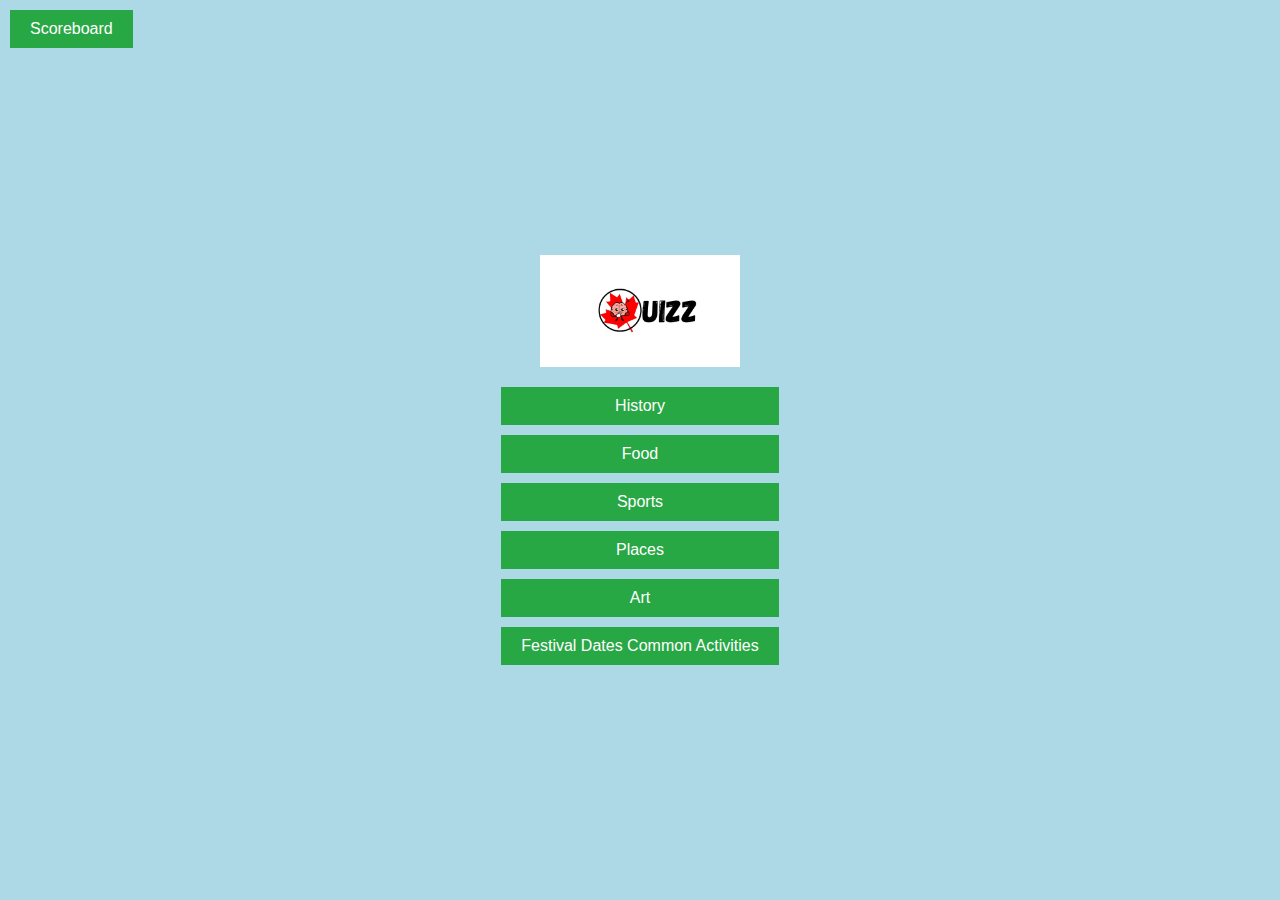
==== index.html @ 51939dbf "Changing better names for the classes inside the basic css" ====
<!DOCTYPE html>
<html lang="en">
<head>
    <meta charset="UTF-8">
    <meta name="viewport" content="width=device-width, initial-scale=1.0">
    <title>Canadian Genius</title>
    <link rel="icon" type="image/x-icon" href="/media/favicon.ico">
    <style>
        body {
            display: flex;
            flex-direction: column;
            background-color: lightblue;
            align-items: center;
            justify-content: center;
            height: 100vh;
            margin: 0;
            font-family: Arial, sans-serif;
            text-align: center;
        }
        .scoreboard-button {
            position: absolute;
            top: 10px;
            left: 10px;
            padding: 10px 20px;
            background-color: #28a745;
            color: white;
            border: none;
            cursor: pointer;
            font-size: 16px;
        }
        .logo {
            max-width: 200px;
            margin: 20px 0;
        }
        .buttons-category {
            display: flex;
            flex-direction: column;
            gap: 10px;
        }
        .buttons-category button {
            padding: 10px 20px;
            background-color: #28a745;
            color: white;
            border: none;
            cursor: pointer;
            font-size: 16px;
        }
    </style>
</head>
<body>
    <button class="scoreboard-button">Scoreboard</button>
    <img src="/media/logo.jpeg" alt="Logo" class="logo">
    <div class="buttons-category">
        <button>History</button>
        <button>Food</button>
        <button>Sports</button>
        <button>Places</button>
        <button>Art</button>
        <button>Festival Dates Common Activities</button>
    </div>
</body>
</html>
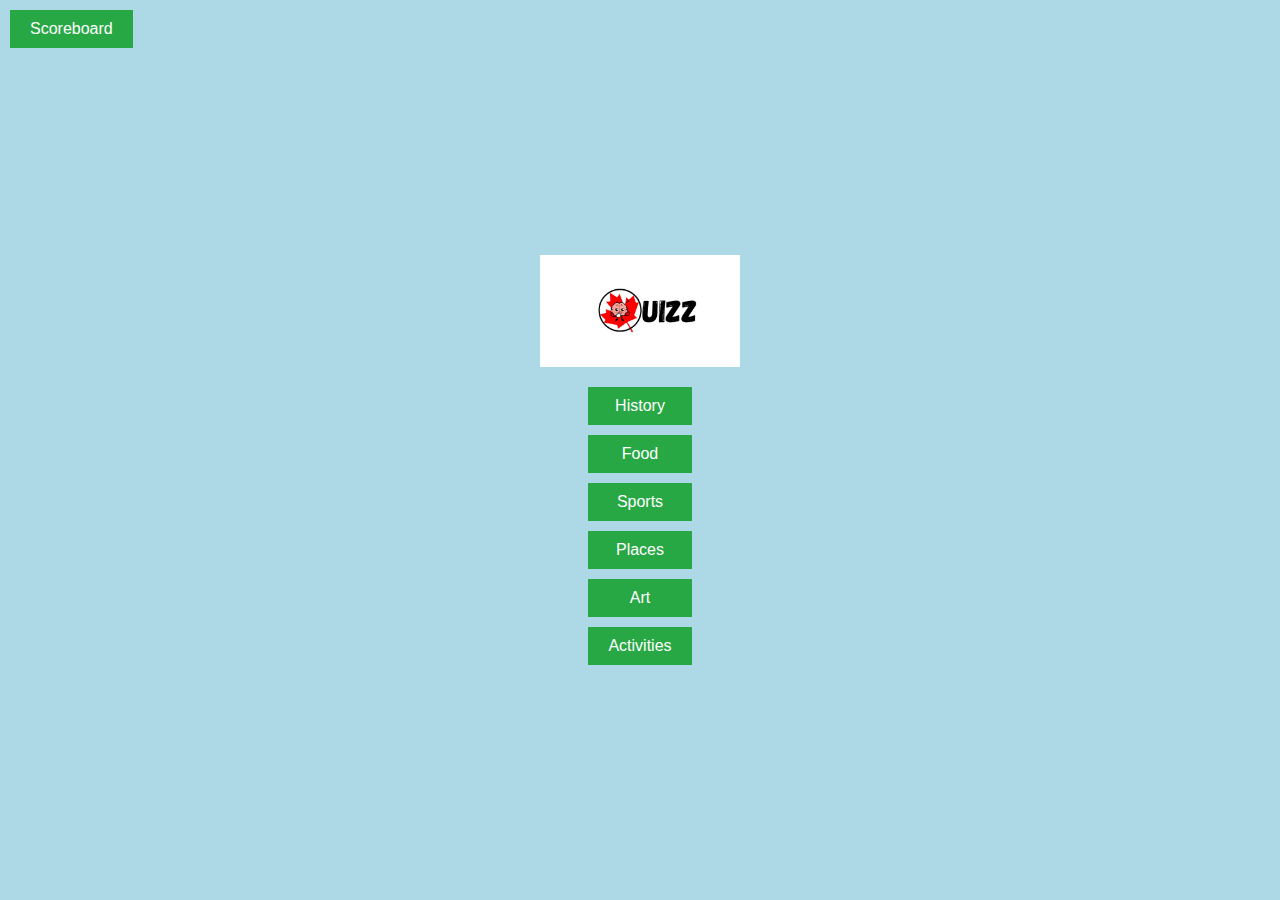
==== commit 11857e59: "change script and html" ====
--- a/index.html
+++ b/index.html
@@ -5,58 +5,19 @@
     <meta name="viewport" content="width=device-width, initial-scale=1.0">
     <title>Canadian Genius</title>
     <link rel="icon" type="image/x-icon" href="/media/favicon.ico">
-    <style>
-        body {
-            display: flex;
-            flex-direction: column;
-            background-color: lightblue;
-            align-items: center;
-            justify-content: center;
-            height: 100vh;
-            margin: 0;
-            font-family: Arial, sans-serif;
-            text-align: center;
-        }
-        .scoreboard-button {
-            position: absolute;
-            top: 10px;
-            left: 10px;
-            padding: 10px 20px;
-            background-color: #28a745;
-            color: white;
-            border: none;
-            cursor: pointer;
-            font-size: 16px;
-        }
-        .logo {
-            max-width: 200px;
-            margin: 20px 0;
-        }
-        .buttons-category {
-            display: flex;
-            flex-direction: column;
-            gap: 10px;
-        }
-        .buttons-category button {
-            padding: 10px 20px;
-            background-color: #28a745;
-            color: white;
-            border: none;
-            cursor: pointer;
-            font-size: 16px;
-        }
-    </style>
+    <link rel="stylesheet" href="styles/styleHomePage.css">
 </head>
 <body>
     <button class="scoreboard-button">Scoreboard</button>
     <img src="/media/logo.jpeg" alt="Logo" class="logo">
     <div class="buttons-category">
-        <button>History</button>
-        <button>Food</button>
-        <button>Sports</button>
-        <button>Places</button>
-        <button>Art</button>
-        <button>Festival Dates Common Activities</button>
+        <button id="history">History</button>
+        <button id="food">Food</button>
+        <button id="sports">Sports</button>
+        <button id="places">Places</button>
+        <button id="art">Art</button>
+        <button id="activities">Activities</button>
     </div>
+    <script src="scripts/functionsHomePage.js"></script>
 </body>
 </html>
--- a/styles/styleHomePage.css
+++ b/styles/styleHomePage.css
@@ -0,0 +1,39 @@
+body {
+    display: flex;
+    flex-direction: column;
+    background-color: lightblue;
+    align-items: center;
+    justify-content: center;
+    height: 100vh;
+    margin: 0;
+    font-family: Arial, sans-serif;
+    text-align: center;
+}
+.scoreboard-button {
+    position: absolute;
+    top: 10px;
+    left: 10px;
+    padding: 10px 20px;
+    background-color: #28a745;
+    color: white;
+    border: none;
+    cursor: pointer;
+    font-size: 16px;
+}
+.logo {
+    max-width: 200px;
+    margin: 20px 0;
+}
+.buttons-category {
+    display: flex;
+    flex-direction: column;
+    gap: 10px;
+}
+.buttons-category button {
+    padding: 10px 20px;
+    background-color: #28a745;
+    color: white;
+    border: none;
+    cursor: pointer;
+    font-size: 16px;
+}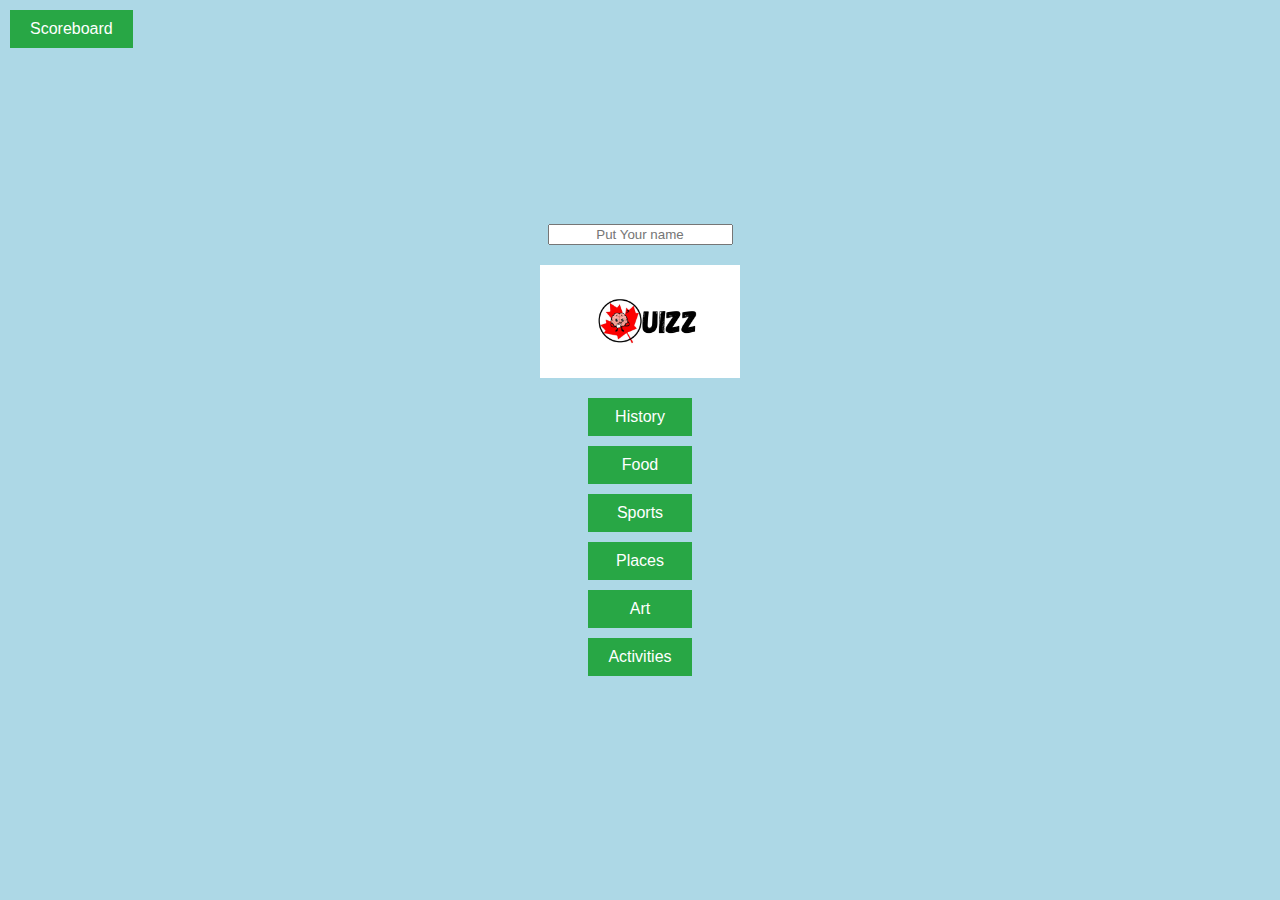
==== commit defaf7da: "New feature about the name-button in the home page, his validation,storage" ====
--- a/index.html
+++ b/index.html
@@ -1,23 +1,35 @@
 <!DOCTYPE html>
 <html lang="en">
-<head>
-    <meta charset="UTF-8">
-    <meta name="viewport" content="width=device-width, initial-scale=1.0">
+  <head>
+    <meta charset="UTF-8" />
+    <meta name="viewport" content="width=device-width, initial-scale=1.0" />
     <title>Canadian Genius</title>
-    <link rel="icon" type="image/x-icon" href="/media/favicon.ico">
-    <link rel="stylesheet" href="styles/styleHomePage.css">
-</head>
-<body>
+    <link rel="icon" type="image/x-icon" href="/media/favicon.ico" />
+    <link rel="stylesheet" href="styles/styleHomePage.css" />
+  </head>
+  <body>
+    <div>
+      <input
+        type="text"
+        id="name-input"
+        name="Put your name"
+        placeholder="Put Your name"
+        required
+      />
+      <p id="name-error" style="color: red; display: none">
+        Please, put a name first.
+      </p>
+    </div>
     <button class="scoreboard-button">Scoreboard</button>
-    <img src="/media/logo.jpeg" alt="Logo" class="logo">
+    <img src="/media/logo.jpeg" alt="Logo" class="logo" />
     <div class="buttons-category">
-        <button id="history">History</button>
-        <button id="food">Food</button>
-        <button id="sports">Sports</button>
-        <button id="places">Places</button>
-        <button id="art">Art</button>
-        <button id="activities">Activities</button>
+      <button id="history">History</button>
+      <button id="food">Food</button>
+      <button id="sports">Sports</button>
+      <button id="places">Places</button>
+      <button id="art">Art</button>
+      <button id="activities">Activities</button>
     </div>
     <script src="scripts/functionsHomePage.js"></script>
-</body>
+  </body>
 </html>
--- a/styles/styleHomePage.css
+++ b/styles/styleHomePage.css
@@ -1,39 +1,45 @@
 body {
-    display: flex;
-    flex-direction: column;
-    background-color: lightblue;
-    align-items: center;
-    justify-content: center;
-    height: 100vh;
-    margin: 0;
-    font-family: Arial, sans-serif;
-    text-align: center;
+  display: flex;
+  flex-direction: column;
+  background-color: lightblue;
+  align-items: center;
+  justify-content: center;
+  height: 100vh;
+  margin: 0;
+  font-family: Arial, sans-serif;
+  text-align: center;
 }
 .scoreboard-button {
-    position: absolute;
-    top: 10px;
-    left: 10px;
-    padding: 10px 20px;
-    background-color: #28a745;
-    color: white;
-    border: none;
-    cursor: pointer;
-    font-size: 16px;
+  position: absolute;
+  top: 10px;
+  left: 10px;
+  padding: 10px 20px;
+  background-color: #28a745;
+  color: white;
+  border: none;
+  cursor: pointer;
+  font-size: 16px;
 }
 .logo {
-    max-width: 200px;
-    margin: 20px 0;
+  max-width: 200px;
+  margin: 20px 0;
 }
 .buttons-category {
-    display: flex;
-    flex-direction: column;
-    gap: 10px;
+  display: flex;
+  flex-direction: column;
+  gap: 10px;
 }
 .buttons-category button {
-    padding: 10px 20px;
-    background-color: #28a745;
-    color: white;
-    border: none;
-    cursor: pointer;
-    font-size: 16px;
-}+  padding: 10px 20px;
+  background-color: #28a745;
+  color: white;
+  border: none;
+  cursor: pointer;
+  font-size: 16px;
+}
+
+#name-input::placeholder {
+  border-radius: 20px;
+  border-color: blue;
+  text-align: center;
+}
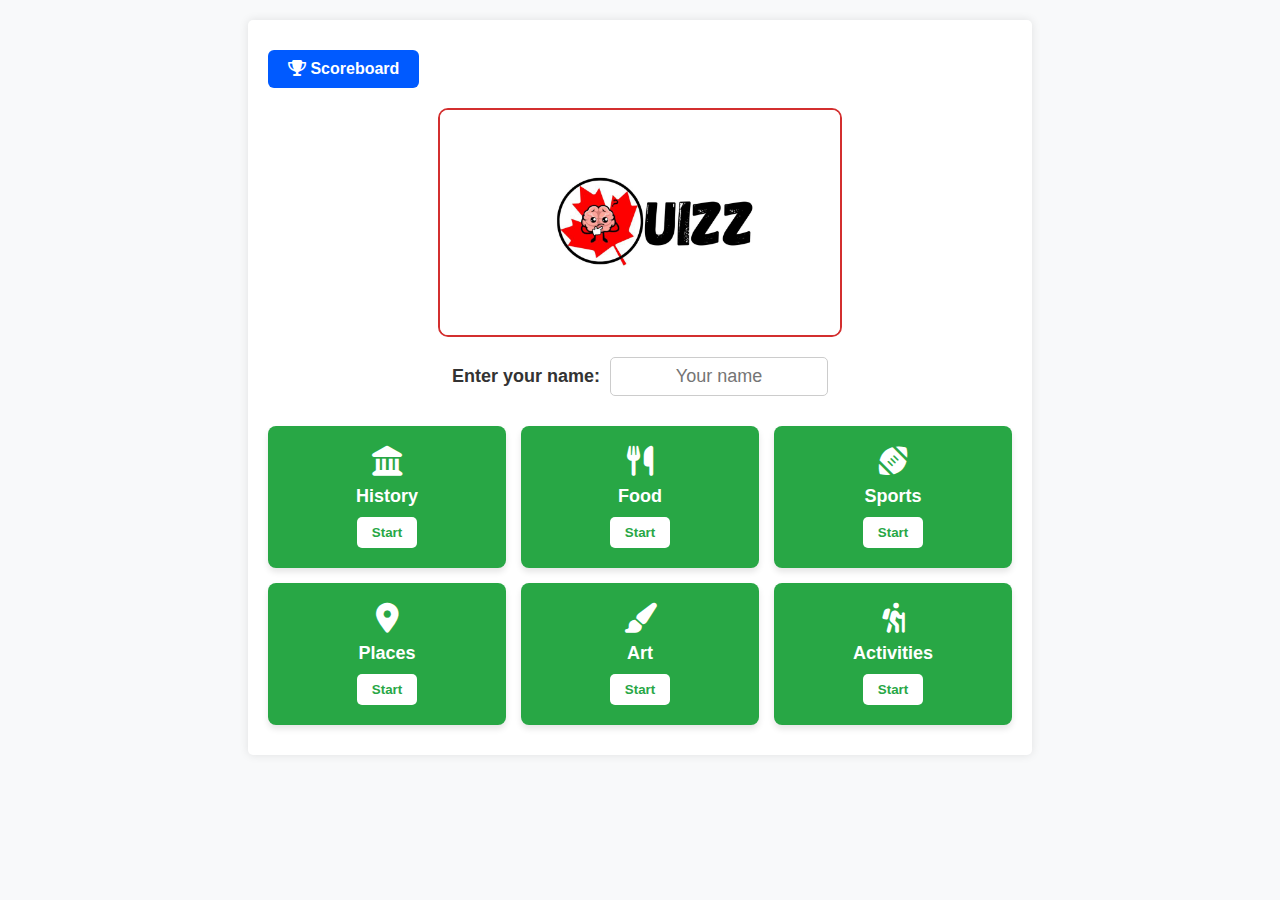
==== commit e9bb816d: "New style was added to the css of the home page" ====
--- a/index.html
+++ b/index.html
@@ -1,35 +1,69 @@
 <!DOCTYPE html>
 <html lang="en">
-  <head>
-    <meta charset="UTF-8" />
-    <meta name="viewport" content="width=device-width, initial-scale=1.0" />
-    <title>Canadian Genius</title>
-    <link rel="icon" type="image/x-icon" href="/media/favicon.ico" />
-    <link rel="stylesheet" href="styles/styleHomePage.css" />
-  </head>
-  <body>
-    <div>
-      <input
-        type="text"
-        id="name-input"
-        name="Put your name"
-        placeholder="Put Your name"
-        required
-      />
-      <p id="name-error" style="color: red; display: none">
-        Please, put a name first.
-      </p>
+
+<head>
+  <meta charset="UTF-8" />
+  <meta name="viewport" content="width=device-width, initial-scale=1.0" />
+  <title>Canadian Genius</title>
+  <link rel="icon" type="image/x-icon" href="/media/favicon.ico" />
+  <link rel="stylesheet" href="https://cdnjs.cloudflare.com/ajax/libs/font-awesome/6.5.0/css/all.min.css">
+  <link rel="stylesheet" href="styles/styleHomePage.css" />
+</head>
+
+<body class="quiz-page">
+  <div class="home-container">
+    <div class="top-bar">
+      <button class="scoreboard-button">
+        <i class="fas fa-trophy"></i> Scoreboard
+      </button>
     </div>
-    <button class="scoreboard-button">Scoreboard</button>
+
     <img src="/media/logo.jpeg" alt="Logo" class="logo" />
-    <div class="buttons-category">
-      <button id="history">History</button>
-      <button id="food">Food</button>
-      <button id="sports">Sports</button>
-      <button id="places">Places</button>
-      <button id="art">Art</button>
-      <button id="activities">Activities</button>
+
+    <div class="name-input-group">
+      <label for="name-input">Enter your name:</label>
+      <input type="text" id="name-input" name="Put your name" placeholder="Your name" required />
     </div>
-    <script src="scripts/functionsHomePage.js"></script>
-  </body>
-</html>
+    <p id="name-error" style="color: red; display: none; font-size: 18px;">
+      Please, put a name first.
+    </p>
+
+    <div class="buttons-category-grid">
+      <div class="category-card history">
+        <i class="fas fa-landmark"></i>
+        <h3>History</h3>
+        <button id="history">Start</button>
+      </div>
+      <div class="category-card food">
+        <i class="fas fa-utensils"></i>
+        <h3>Food</h3>
+        <button id="food">Start</button>
+      </div>
+      <div class="category-card sports">
+        <i class="fas fa-football-ball"></i>
+        <h3>Sports</h3>
+        <button id="sports">Start</button>
+      </div>
+      <div class="category-card places">
+        <i class="fas fa-map-marker-alt"></i>
+        <h3>Places</h3>
+        <button id="places">Start</button>
+      </div>
+      <div class="category-card art">
+        <i class="fas fa-paint-brush"></i>
+        <h3>Art</h3>
+        <button id="art">Start</button>
+      </div>
+      <div class="category-card activities">
+        <i class="fas fa-hiking"></i>
+        <h3>Activities</h3>
+        <button id="activities">Start</button>
+      </div>
+    </div>
+
+  </div>
+
+  <script src="scripts/functionsHomePage.js"></script>
+
+</body>
+</html>--- a/styles/styleHomePage.css
+++ b/styles/styleHomePage.css
@@ -1,45 +1,115 @@
-body {
+body.quiz-page {
+  font-family: Arial, sans-serif;
+  background-color: #f8f9fa;
+  color: #333;
+  margin: 0;
+  padding: 20px;
+}
+
+.home-container {
+  width: 60%;
+  margin: 0 auto;
+  padding: 30px 20px;
+  background: #ffffff;
+  border-radius: 5px;
+  box-shadow: 0 0 10px rgba(0, 0, 0, 0.1);
+  text-align: center;
+  position: relative;
+}
+
+.top-bar {
   display: flex;
-  flex-direction: column;
-  background-color: lightblue;
-  align-items: center;
-  justify-content: center;
-  height: 100vh;
-  margin: 0;
-  font-family: Arial, sans-serif;
-  text-align: center;
+  justify-content: flex-start;
+  margin-bottom: 20px;
 }
+
 .scoreboard-button {
-  position: absolute;
-  top: 10px;
-  left: 10px;
   padding: 10px 20px;
-  background-color: #28a745;
+  background-color: #005aff;
   color: white;
   border: none;
   cursor: pointer;
   font-size: 16px;
+  border-radius: 6px;
+  font-weight: bold;
+  transition: background-color 0.3s ease;
 }
+
+.scoreboard-button:hover {
+  background-color: #0b3fa6;
+}
+
 .logo {
-  max-width: 200px;
-  margin: 20px 0;
+  max-width: 400px;
+  margin: 20px auto;
+  display: block;
+  border-radius: 10px;
+  border: 2px solid #d32f2f;
 }
-.buttons-category {
+
+.name-input-group {
   display: flex;
-  flex-direction: column;
+  align-items: center;
+  justify-content: center;
   gap: 10px;
+  margin: 20px auto;
+  width: 80%;
 }
-.buttons-category button {
-  padding: 10px 20px;
+
+.name-input-group label {
+  font-size: 18px;
+  font-weight: bold;
+  white-space: nowrap;
+}
+
+#name-input {
+  width: 200px;
+  padding: 8px;
+  font-size: 18px;
+  border: 1px solid #ccc;
+  border-radius: 5px;
+  text-align: center;
+}
+
+.buttons-category-grid {
+  display: grid;
+  grid-template-columns: repeat(3, 1fr);
+  gap: 15px;
+  margin-top: 30px;
+}
+
+.category-card {
   background-color: #28a745;
   color: white;
-  border: none;
-  cursor: pointer;
-  font-size: 16px;
+  padding: 20px;
+  border-radius: 8px;
+  text-align: center;
+  box-shadow: 0 4px 6px rgba(0,0,0,0.1);
+  transition: transform 0.2s ease;
 }
 
-#name-input::placeholder {
-  border-radius: 20px;
-  border-color: blue;
-  text-align: center;
+.category-card i {
+  font-size: 30px;
+  margin-bottom: 10px;
+  display: block;
 }
+
+.category-card h3 {
+  margin: 10px 0;
+  font-size: 18px;
+}
+
+.category-card button {
+  background-color: white;
+  color: #28a745;
+  border: none;
+  padding: 8px 15px;
+  border-radius: 5px;
+  cursor: pointer;
+  font-weight: bold;
+}
+
+.category-card:hover {
+  transform: translateY(-5px);
+}
+
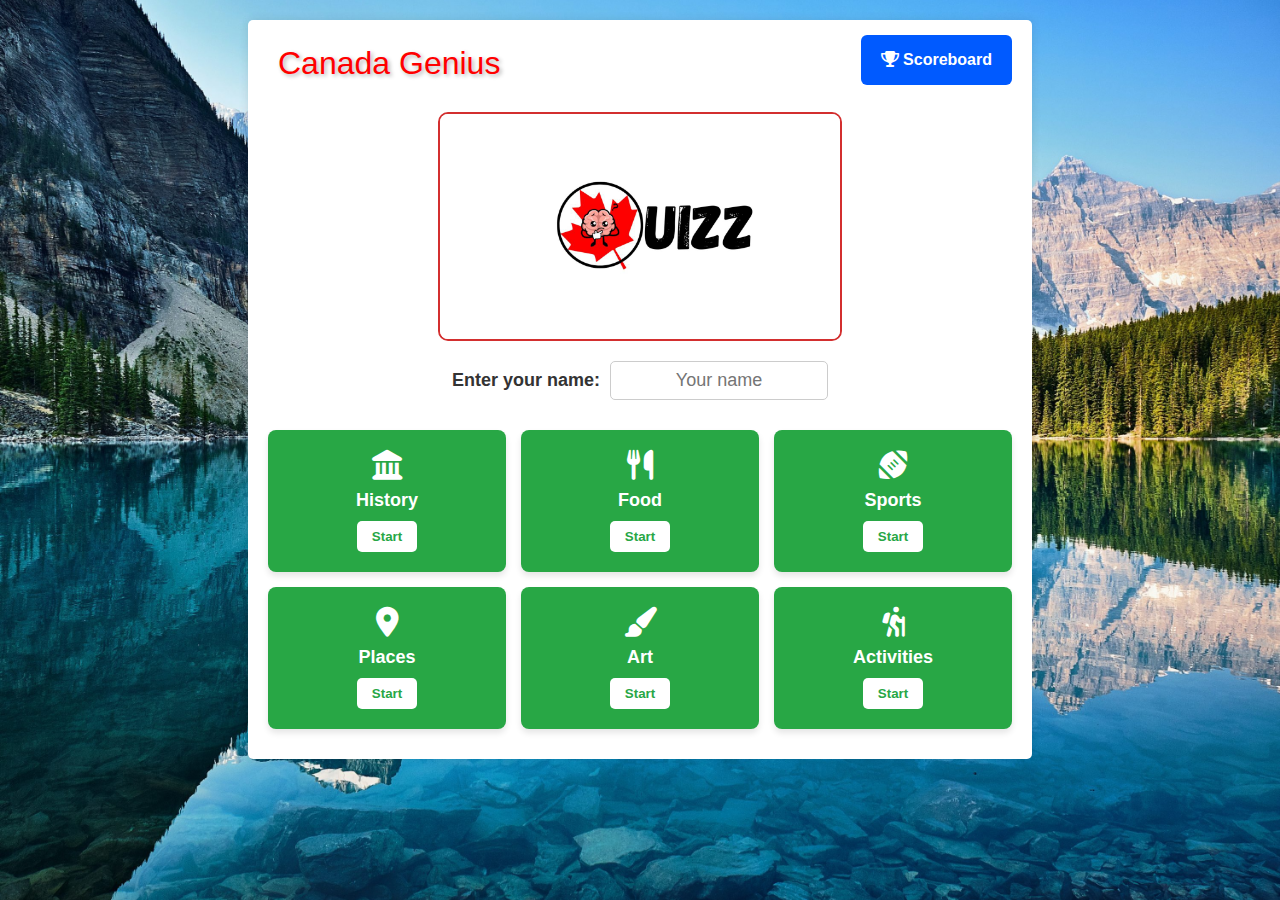
==== commit 4da83e83: "fix: CSS" ====
--- a/index.html
+++ b/index.html
@@ -13,6 +13,9 @@
 <body class="quiz-page">
   <div class="home-container">
     <div class="top-bar">
+      <div class="logo-container">
+        <p class="text-logo">Canada Genius</p>
+      </div>
       <button class="scoreboard-button">
         <i class="fas fa-trophy"></i> Scoreboard
       </button>
@@ -24,7 +27,7 @@
       <label for="name-input">Enter your name:</label>
       <input type="text" id="name-input" name="Put your name" placeholder="Your name" required />
     </div>
-    <p id="name-error" style="color: red; display: none; font-size: 18px;">
+    <p id="name-error" class="name-error">
       Please, put a name first.
     </p>
 
--- a/styles/styleHomePage.css
+++ b/styles/styleHomePage.css
@@ -1,6 +1,7 @@
 body.quiz-page {
   font-family: Arial, sans-serif;
-  background-color: #f8f9fa;
+  background: url('/media/background1.jpg') no-repeat center center fixed;
+  background-size: cover;
   color: #333;
   margin: 0;
   padding: 20px;
@@ -9,7 +10,7 @@
 .home-container {
   width: 60%;
   margin: 0 auto;
-  padding: 30px 20px;
+  padding: 15px 20px 30px 20px;
   background: #ffffff;
   border-radius: 5px;
   box-shadow: 0 0 10px rgba(0, 0, 0, 0.1);
@@ -19,13 +20,26 @@
 
 .top-bar {
   display: flex;
-  justify-content: flex-start;
+  justify-content: space-between;
   margin-bottom: 20px;
+}
+
+.logo-container {
+  display: flex;
+  width: 50%;
+}
+
+.text-logo {
+  font-size: xx-large;
+  margin: 10px 0 10px 10px;
+  color: #ff0000;
+  text-shadow: 2px 2px 4px rgba(0, 0, 0, 0.3);
 }
 
 .scoreboard-button {
   padding: 10px 20px;
   background-color: #005aff;
+  height: 50px;
   color: white;
   border: none;
   cursor: pointer;
@@ -71,6 +85,12 @@
   text-align: center;
 }
 
+.name-error {
+  color: red; 
+  display: none; 
+  font-size: 18px;
+}
+
 .buttons-category-grid {
   display: grid;
   grid-template-columns: repeat(3, 1fr);
